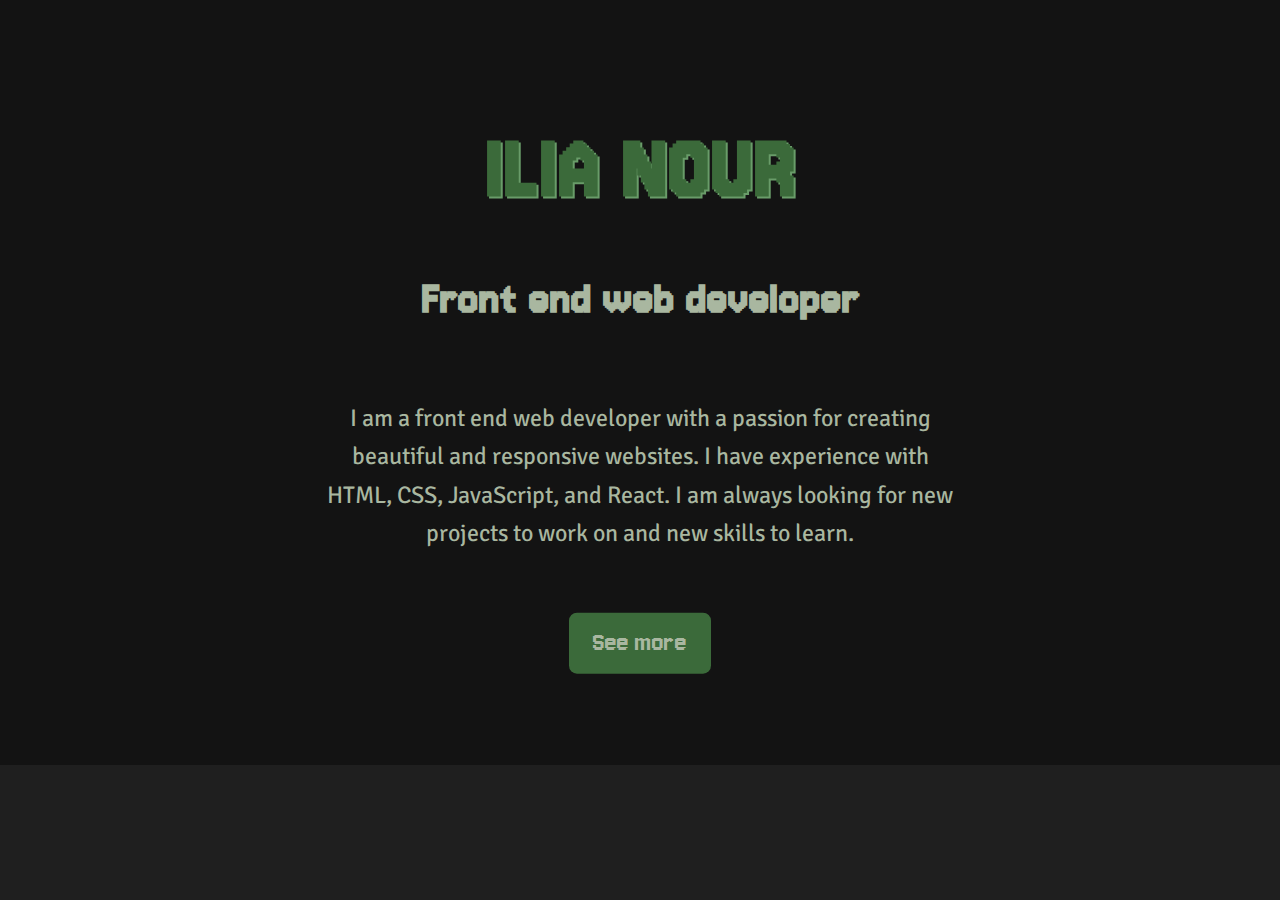
==== index.html @ 451e9a1d "Update and rename Index.html to index.html" ====
<!DOCTYPE html>
<html lang="en">

<head>
    <meta name="Home" content="Personal website of Ilia"> <!-- Ensures responsive design on different devices -->
    <title>Home</title>
    <link rel="stylesheet" href="styles.css" />
    <style>
        @import url('https://fonts.googleapis.com/css2?family=Jersey+10&family=Jersey+15&family=Signika+Negative:wght@300..700&display=swap');
        </style>
</head>

<body>
    <header class="header">
       <div class="content-container">
       <h1 class=""> Ilia Nour </h1>
       <h2>Front end web developer</h2>
         <p> I am a front end web developer with a passion for creating beautiful and responsive websites. I have experience with HTML, CSS, JavaScript, and React. I am always looking for new projects to work on and new skills to learn. </p>
       <a class="btn head-btn" href="">See more</a>
    </div> 
    </header>

</body>

</html>
---- styles.css ----
*{
  margin: 0;
  padding: 0;
  box-sizing: border-box;
}

/*Font*/
.jersey-15-regular {
  font-family: "Jersey 15", serif;
  font-weight: 400;
  font-style: normal;
}
.jersey-10-regular {
  font-family: "Jersey 10", serif;
  font-weight: 400;
  font-style: normal;
}

.signika-negative {
  font-family: "Signika Negative", serif;
  font-optical-sizing: auto;
  font-weight: 400;
  font-style: normal;
}

/*Variables*/
:root {
  --ff-primary: 'Jersey 15', serif;
  --ff-secondary : 'Jersey 10', serif;
  --ff-text: 'Signika Negative', serif;
  --clr-primary: #3B6A3A;
  --clr-primary-light: #699c69;
  --clr-primary-dark: #0a3d2a;
  --clr-black: #1f1f1f;
  --clr-grey-green: #a9b7a0;
  --transation: all 0.3s linear;
}

body{
  font-family: var(--ff-primary);
  background-color: var(--clr-black);
  color: var(--clr-grey-green);
  font-size: 1rem;
  line-height: 1.6;
  text-align: center;

}

a{
  text-decoration: none;
  font-size: 1.75rem;
}
h1{
  font-size: 6rem;
}
h2{
  font-size: 3rem;
}
p{
  font-size: 1.5rem;
  font-family: var(--ff-text);
}

@media screen and (max-width: 768px){
  h1{
    font-size: 3rem;
  }
  h2{
    font-size: 2rem;
  }
  p{
    font-size: 1rem;
  }
  
}

  
.btn{
  display: inline-block;
   background-color: var(--clr-primary);
   color: var(--clr-grey-green);
   padding: 0.5rem 1rem;
   margin-top: 1rem;
   border-radius: 0.5rem;
   cursor: pointer;
   transition: var(--transation);
 }
 .btn:hover{
   background-color: var(--clr-grey-green);
   color: var(--clr-primary);
  
 }

.header{
 
  background:linear-gradient(rgba(0,0,0,0.4),rgba(0,0,0,0.4)), url(./scrs/imgs/HeaderBack.jpg) center/cover no-repeat fixed;
  height: 85vh;
  position: relative;
}
.content-container{
  position: absolute;
  top: 50%;
  left: 50%;
  transform: translate(-50%, -50%);
  width: 100%;

}
.content-container h1{
  color: var(--clr-primary);
  text-transform: uppercase;
  margin-bottom: 1rem;
  text-shadow: var(--clr-primary-light) 2px 2px 0;
}
.content-container h2{
  color: var(--clr-grey-green);
  margin-bottom: 1rem;
}
.content-container p{
  padding: 5vh 25vw;
}
.head-btn{
 padding: 0.5rem 1.5rem;
 font-family: var(--ff-secondary);
}
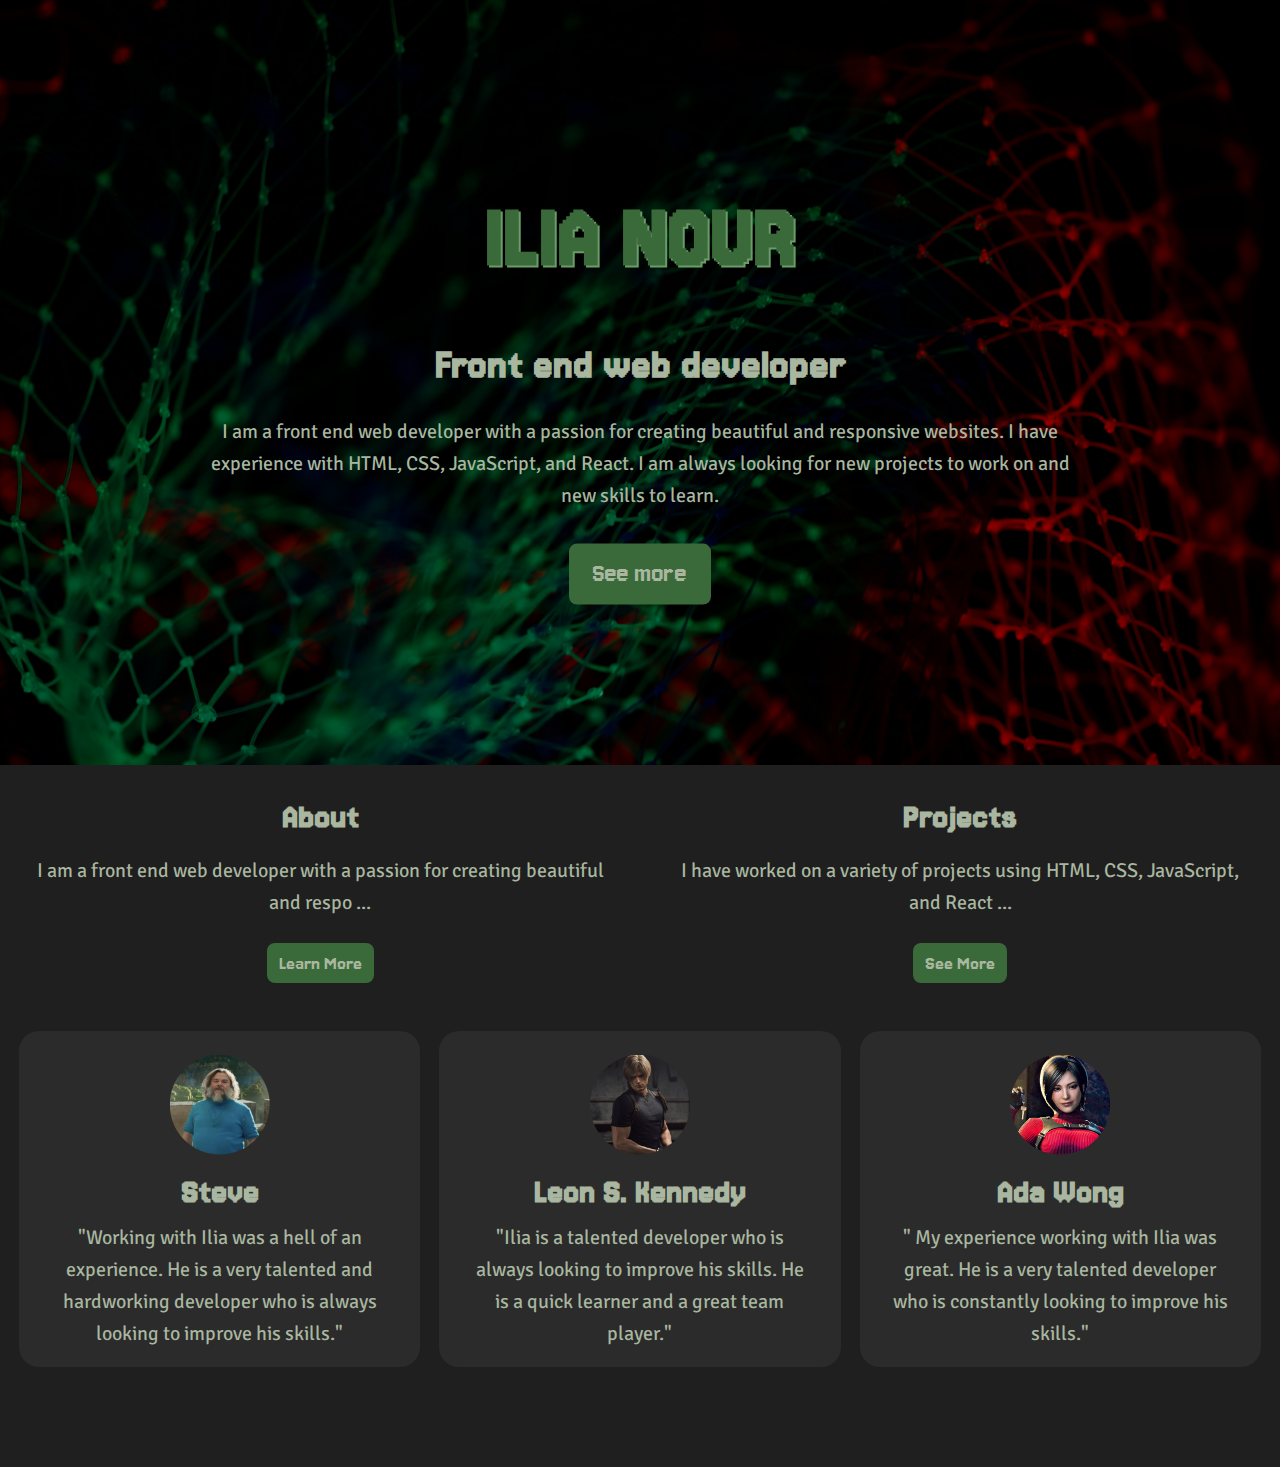
==== commit 04606209: "Update index.html" ====
--- a/index.html
+++ b/index.html
@@ -1,25 +1,117 @@
 <!DOCTYPE html>
 <html lang="en">
-
-<head>
-    <meta name="Home" content="Personal website of Ilia"> <!-- Ensures responsive design on different devices -->
+  <head>
+    <meta charset="UTF-8" />
+    <meta http-equiv="X-UA-Compatible" content="IE=edge" />
+    <meta name="description" content="Ilia Nour's portfolio" />
+    <meta name="keywords" content="HTML, CSS, JavaScript, React" />
+    <meta name="author" content="Ilia Nour" />
+    <meta
+      name="viewport"
+      content="width=device-width, initial-scale=1.0, maximum-scale=1.0"
+    />
     <title>Home</title>
     <link rel="stylesheet" href="styles.css" />
     <style>
-        @import url('https://fonts.googleapis.com/css2?family=Jersey+10&family=Jersey+15&family=Signika+Negative:wght@300..700&display=swap');
-        </style>
-</head>
+      @import url("https://fonts.googleapis.com/css2?family=Jersey+10&family=Jersey+15&family=Signika+Negative:wght@300..700&display=swap");
+    </style>
+    <meta
+      name="viewport"
+      content="width=device-width, initial-scale=1.0, maximum-scale=1.0"
+    />
+    <title>Home</title>
+    <link rel="stylesheet" href="styles.css" />
+    <style>
+      @import url("https://fonts.googleapis.com/css2?family=Jersey+10&family=Jersey+15&family=Signika+Negative:wght@300..700&display=swap");
+    </style>
+  </head>
 
-<body>
+  <body>
     <header class="header">
-       <div class="content-container">
-       <h1 class=""> Ilia Nour </h1>
-       <h2>Front end web developer</h2>
-         <p> I am a front end web developer with a passion for creating beautiful and responsive websites. I have experience with HTML, CSS, JavaScript, and React. I am always looking for new projects to work on and new skills to learn. </p>
-       <a class="btn head-btn" href="">See more</a>
-    </div> 
+      <div class="content-container">
+        <h1 class="">Ilia Nour</h1>
+        <h2>Front end web developer</h2>
+        <p>
+          I am a front end web developer with a passion for creating beautiful
+          and responsive websites. I have experience with HTML, CSS, JavaScript,
+          and React. I am always looking for new projects to work on and new
+          skills to learn.
+        </p>
+        <a class="btn head-btn" href="">See more</a>
+      </div>
     </header>
+    <section class="nav clear-fix">
+      <div class="nav-sec about">
+        <h3>About</h3>
+        <p>
+          I am a front end web developer with a passion for creating beautiful
+          and respo ...
+        </p>
+        <a class="btn sec-btn">Learn More</a>
+      </div>
+      <div class="nav-sec projects">
+        <h3>Projects</h3>
+        <p>
+          I have worked on a variety of projects using HTML, CSS, JavaScript,
+          and React ...
+        </p>
+        <a class="btn sec-btn">See More</a>
+      </div>
+    </section>
+    <!--End of section 1 -->
+    <section class="reviews">
+      <div class="review">
+        <img
+          src="./scrs/imgs/Steve.M..webp"
+          alt="A picture of Steve from the movie A Minecraft Movie"
+        />
+        <h3>Steve</h3>
+        <p>
+          "Working with Ilia was a hell of an experience. He is a very talented and hardworking developer who is always looking to improve his skills."
+        </p>
+      </div>
 
-</body>
+      <div class="review">
+        <img
+          src="./scrs/imgs/Reveiw 1.webp"
+          alt="A picture of Leon from the game Resident Evil 2"
+        />
+        <h3>Leon S. Kennedy</h3>
+        <p>
+          "Ilia is a talented developer who is always looking to improve his
+          skills. He is a quick learner and a great team player."
+        </p>
+      </div>
+      <div class="review">
+        <img
+          src="./scrs/imgs/A.W..jpg"
+          alt="A picture of Ada from the game Resident Evil"
+        />
+        <h3>Ada Wong</h3>
+        <p>
+          " My experience working with Ilia was great. He is a very talented
+          developer who is constantly looking to improve his skills."
+        </p>
+      </div>
+    </section>
 
+    <br />
+    <br />
+    <br />
+    <br />
+    <br />
+    <br />
+    <br />
+    <br />
+    <br />
+    <br />
+    <br />
+    <br />
+    <br />
+    <br />
+    <br />
+    <br />
+    <br />
+    <br />
+  </body>
 </html>
--- a/styles.css
+++ b/styles.css
@@ -1,4 +1,4 @@
-*{
+* {
   margin: 0;
   padding: 0;
   box-sizing: border-box;
@@ -10,6 +10,7 @@
   font-weight: 400;
   font-style: normal;
 }
+
 .jersey-10-regular {
   font-family: "Jersey 10", serif;
   font-weight: 400;
@@ -25,100 +26,219 @@
 
 /*Variables*/
 :root {
-  --ff-primary: 'Jersey 15', serif;
-  --ff-secondary : 'Jersey 10', serif;
-  --ff-text: 'Signika Negative', serif;
-  --clr-primary: #3B6A3A;
+  --ff-primary: "Jersey 15", serif;
+  --ff-secondary: "Jersey 10", serif;
+  --ff-text: "Signika Negative", serif;
+  --clr-primary: #3b6a3a;
   --clr-primary-light: #699c69;
   --clr-primary-dark: #0a3d2a;
   --clr-black: #1f1f1f;
+  --clr-grey: #2b2b2b;
+  --clr-grey2: #444444;
   --clr-grey-green: #a9b7a0;
-  --transation: all 0.3s linear;
-}
-
-body{
+  --transition: all 0.3s linear;
+}
+
+body {
   font-family: var(--ff-primary);
   background-color: var(--clr-black);
   color: var(--clr-grey-green);
-  font-size: 1rem;
   line-height: 1.6;
   text-align: center;
-
-}
-
-a{
+}
+
+a {
   text-decoration: none;
+  font-size: 1.15rem;
+}
+
+h1 {
+  font-size: 3rem;
+}
+
+h2 {
   font-size: 1.75rem;
 }
-h1{
-  font-size: 6rem;
-}
-h2{
-  font-size: 3rem;
-}
-p{
+
+p {
+  font-size: 0.85rem;
+  font-family: var(--ff-text);
+}
+
+h3 {
   font-size: 1.5rem;
-  font-family: var(--ff-text);
-}
-
-@media screen and (max-width: 768px){
-  h1{
-    font-size: 3rem;
-  }
-  h2{
-    font-size: 2rem;
-  }
-  p{
-    font-size: 1rem;
-  }
-  
-}
-
-  
-.btn{
+}
+
+.clear-fix::before,
+.clear-fix::after {
+  content: "";
+  clear: both;
+  display: block;
+}
+
+@media screen and (min-width: 768px) {
+  h1 {
+    font-size: 6rem;
+  }
+
+  h2 {
+    font-size: 2.75rem;
+  }
+  h3 {
+    font-size: 2.25rem;
+  }
+  p {
+    font-size: 1.25rem;
+  }
+
+  a {
+    font-size: 1.75rem;
+  }
+}
+
+.btn {
   display: inline-block;
-   background-color: var(--clr-primary);
-   color: var(--clr-grey-green);
-   padding: 0.5rem 1rem;
-   margin-top: 1rem;
-   border-radius: 0.5rem;
-   cursor: pointer;
-   transition: var(--transation);
- }
- .btn:hover{
-   background-color: var(--clr-grey-green);
-   color: var(--clr-primary);
-  
- }
-
-.header{
- 
-  background:linear-gradient(rgba(0,0,0,0.4),rgba(0,0,0,0.4)), url(./scrs/imgs/HeaderBack.jpg) center/cover no-repeat fixed;
+  background-color: var(--clr-primary);
+  color: var(--clr-grey-green);
+  padding: 0.5rem 1rem;
+  margin-top: 1rem;
+  border-radius: 0.5rem;
+  cursor: pointer;
+  transition: var(--transition);
+}
+
+.btn:hover {
+  background-color: var(--clr-grey-green);
+  color: var(--clr-primary);
+}
+
+.header {
+  background: linear-gradient(rgba(0, 0, 0, 0.4), rgba(0, 0, 0, 0.4)),
+    url(./scrs/imgs/HeaderBack.jpg) center/cover no-repeat fixed;
   height: 85vh;
   position: relative;
 }
-.content-container{
+
+.content-container {
   position: absolute;
   top: 50%;
   left: 50%;
   transform: translate(-50%, -50%);
   width: 100%;
-
-}
-.content-container h1{
+}
+
+.content-container h1 {
   color: var(--clr-primary);
   text-transform: uppercase;
   margin-bottom: 1rem;
   text-shadow: var(--clr-primary-light) 2px 2px 0;
 }
-.content-container h2{
+
+.content-container h2 {
   color: var(--clr-grey-green);
   margin-bottom: 1rem;
 }
-.content-container p{
-  padding: 5vh 25vw;
-}
-.head-btn{
- padding: 0.5rem 1.5rem;
- font-family: var(--ff-secondary);
-}+
+.content-container p {
+  margin: 1rem 15vw;
+}
+
+.head-btn {
+  padding: 0.5rem 1.5rem;
+  font-family: var(--ff-secondary);
+}
+
+.nav-sec {
+  padding: 1.5rem;
+  position: relative;
+}
+
+.nav-sec p {
+  padding: 0.5rem 0;
+}
+.sec-btn {
+  padding: 0.25rem 0.75rem;
+  font-size: 1rem;
+}
+@media screen and (min-width: 568px) {
+  .nav-sec {
+    float: left;
+    width: 50%;
+  }
+  .sec-btn {
+    font-size: 1.25rem;
+  }
+}
+.about {
+  background-color: var(--clr-black);
+  transition: linear 0.2s all;
+}
+.projects {
+  background-color: var(--clr-black);
+  transition: linear 0.2s all;
+}
+.about:hover {
+  background-color: var(--clr-grey);
+}
+
+.about:hover a {
+  outline: solid 2px var(--clr-primary-light);
+  outline-offset: 0.15rem;
+}
+.projects:hover {
+  background-color: var(--clr-grey);
+}
+.projects:hover a {
+  outline: solid 2px var(--clr-primary-light);
+  outline-offset: 0.15rem;
+}
+
+.review {
+  position: relative;
+  background-color: var(--clr-grey);
+  padding: 1.5rem 2rem;
+  border-radius: 20px;
+  margin: 1.5rem;
+}
+
+.review img {
+  transition: linear 0.2s all;
+  width: 100px;
+  height: 100px;
+  clip-path: circle(50%);
+  object-fit: cover;
+}
+
+.review:hover h3 {
+  transition: linear 0.5s all;
+  text-shadow: var(--clr-primary) 3.5px 3.5px 0;
+}
+
+@media screen and (max-width: 881px) {
+  .review {
+    position: relative;
+    background-color: var(--clr-grey);
+    padding: 1.5rem 2rem;
+    border-radius: 20px;
+    margin: 1.5rem;
+  }
+  
+}
+@media screen and (min-width: 882px) {
+  .review {
+    float: left;
+    width: 31.333333332%;
+    height: 24rem;
+    margin-left: 1.5%;
+    margin-right: 0;
+  }
+  @media screen and (min-width: 1193px) {
+    .review {
+      float: left;
+      width: 31.333333332%;
+      height: 21rem;
+      margin-left: 1.5%;
+      margin-right: 0;
+    }
+  }
+}
--- a/styles.css
+++ b/styles.css
@@ -1,4 +1,4 @@
-*{
+* {
   margin: 0;
   padding: 0;
   box-sizing: border-box;
@@ -10,6 +10,7 @@
   font-weight: 400;
   font-style: normal;
 }
+
 .jersey-10-regular {
   font-family: "Jersey 10", serif;
   font-weight: 400;
@@ -25,100 +26,219 @@
 
 /*Variables*/
 :root {
-  --ff-primary: 'Jersey 15', serif;
-  --ff-secondary : 'Jersey 10', serif;
-  --ff-text: 'Signika Negative', serif;
-  --clr-primary: #3B6A3A;
+  --ff-primary: "Jersey 15", serif;
+  --ff-secondary: "Jersey 10", serif;
+  --ff-text: "Signika Negative", serif;
+  --clr-primary: #3b6a3a;
   --clr-primary-light: #699c69;
   --clr-primary-dark: #0a3d2a;
   --clr-black: #1f1f1f;
+  --clr-grey: #2b2b2b;
+  --clr-grey2: #444444;
   --clr-grey-green: #a9b7a0;
-  --transation: all 0.3s linear;
-}
-
-body{
+  --transition: all 0.3s linear;
+}
+
+body {
   font-family: var(--ff-primary);
   background-color: var(--clr-black);
   color: var(--clr-grey-green);
-  font-size: 1rem;
   line-height: 1.6;
   text-align: center;
-
-}
-
-a{
+}
+
+a {
   text-decoration: none;
+  font-size: 1.15rem;
+}
+
+h1 {
+  font-size: 3rem;
+}
+
+h2 {
   font-size: 1.75rem;
 }
-h1{
-  font-size: 6rem;
-}
-h2{
-  font-size: 3rem;
-}
-p{
+
+p {
+  font-size: 0.85rem;
+  font-family: var(--ff-text);
+}
+
+h3 {
   font-size: 1.5rem;
-  font-family: var(--ff-text);
-}
-
-@media screen and (max-width: 768px){
-  h1{
-    font-size: 3rem;
-  }
-  h2{
-    font-size: 2rem;
-  }
-  p{
-    font-size: 1rem;
-  }
-  
-}
-
-  
-.btn{
+}
+
+.clear-fix::before,
+.clear-fix::after {
+  content: "";
+  clear: both;
+  display: block;
+}
+
+@media screen and (min-width: 768px) {
+  h1 {
+    font-size: 6rem;
+  }
+
+  h2 {
+    font-size: 2.75rem;
+  }
+  h3 {
+    font-size: 2.25rem;
+  }
+  p {
+    font-size: 1.25rem;
+  }
+
+  a {
+    font-size: 1.75rem;
+  }
+}
+
+.btn {
   display: inline-block;
-   background-color: var(--clr-primary);
-   color: var(--clr-grey-green);
-   padding: 0.5rem 1rem;
-   margin-top: 1rem;
-   border-radius: 0.5rem;
-   cursor: pointer;
-   transition: var(--transation);
- }
- .btn:hover{
-   background-color: var(--clr-grey-green);
-   color: var(--clr-primary);
-  
- }
-
-.header{
- 
-  background:linear-gradient(rgba(0,0,0,0.4),rgba(0,0,0,0.4)), url(./scrs/imgs/HeaderBack.jpg) center/cover no-repeat fixed;
+  background-color: var(--clr-primary);
+  color: var(--clr-grey-green);
+  padding: 0.5rem 1rem;
+  margin-top: 1rem;
+  border-radius: 0.5rem;
+  cursor: pointer;
+  transition: var(--transition);
+}
+
+.btn:hover {
+  background-color: var(--clr-grey-green);
+  color: var(--clr-primary);
+}
+
+.header {
+  background: linear-gradient(rgba(0, 0, 0, 0.4), rgba(0, 0, 0, 0.4)),
+    url(./scrs/imgs/HeaderBack.jpg) center/cover no-repeat fixed;
   height: 85vh;
   position: relative;
 }
-.content-container{
+
+.content-container {
   position: absolute;
   top: 50%;
   left: 50%;
   transform: translate(-50%, -50%);
   width: 100%;
-
-}
-.content-container h1{
+}
+
+.content-container h1 {
   color: var(--clr-primary);
   text-transform: uppercase;
   margin-bottom: 1rem;
   text-shadow: var(--clr-primary-light) 2px 2px 0;
 }
-.content-container h2{
+
+.content-container h2 {
   color: var(--clr-grey-green);
   margin-bottom: 1rem;
 }
-.content-container p{
-  padding: 5vh 25vw;
-}
-.head-btn{
- padding: 0.5rem 1.5rem;
- font-family: var(--ff-secondary);
-}+
+.content-container p {
+  margin: 1rem 15vw;
+}
+
+.head-btn {
+  padding: 0.5rem 1.5rem;
+  font-family: var(--ff-secondary);
+}
+
+.nav-sec {
+  padding: 1.5rem;
+  position: relative;
+}
+
+.nav-sec p {
+  padding: 0.5rem 0;
+}
+.sec-btn {
+  padding: 0.25rem 0.75rem;
+  font-size: 1rem;
+}
+@media screen and (min-width: 568px) {
+  .nav-sec {
+    float: left;
+    width: 50%;
+  }
+  .sec-btn {
+    font-size: 1.25rem;
+  }
+}
+.about {
+  background-color: var(--clr-black);
+  transition: linear 0.2s all;
+}
+.projects {
+  background-color: var(--clr-black);
+  transition: linear 0.2s all;
+}
+.about:hover {
+  background-color: var(--clr-grey);
+}
+
+.about:hover a {
+  outline: solid 2px var(--clr-primary-light);
+  outline-offset: 0.15rem;
+}
+.projects:hover {
+  background-color: var(--clr-grey);
+}
+.projects:hover a {
+  outline: solid 2px var(--clr-primary-light);
+  outline-offset: 0.15rem;
+}
+
+.review {
+  position: relative;
+  background-color: var(--clr-grey);
+  padding: 1.5rem 2rem;
+  border-radius: 20px;
+  margin: 1.5rem;
+}
+
+.review img {
+  transition: linear 0.2s all;
+  width: 100px;
+  height: 100px;
+  clip-path: circle(50%);
+  object-fit: cover;
+}
+
+.review:hover h3 {
+  transition: linear 0.5s all;
+  text-shadow: var(--clr-primary) 3.5px 3.5px 0;
+}
+
+@media screen and (max-width: 881px) {
+  .review {
+    position: relative;
+    background-color: var(--clr-grey);
+    padding: 1.5rem 2rem;
+    border-radius: 20px;
+    margin: 1.5rem;
+  }
+  
+}
+@media screen and (min-width: 882px) {
+  .review {
+    float: left;
+    width: 31.333333332%;
+    height: 24rem;
+    margin-left: 1.5%;
+    margin-right: 0;
+  }
+  @media screen and (min-width: 1193px) {
+    .review {
+      float: left;
+      width: 31.333333332%;
+      height: 21rem;
+      margin-left: 1.5%;
+      margin-right: 0;
+    }
+  }
+}
